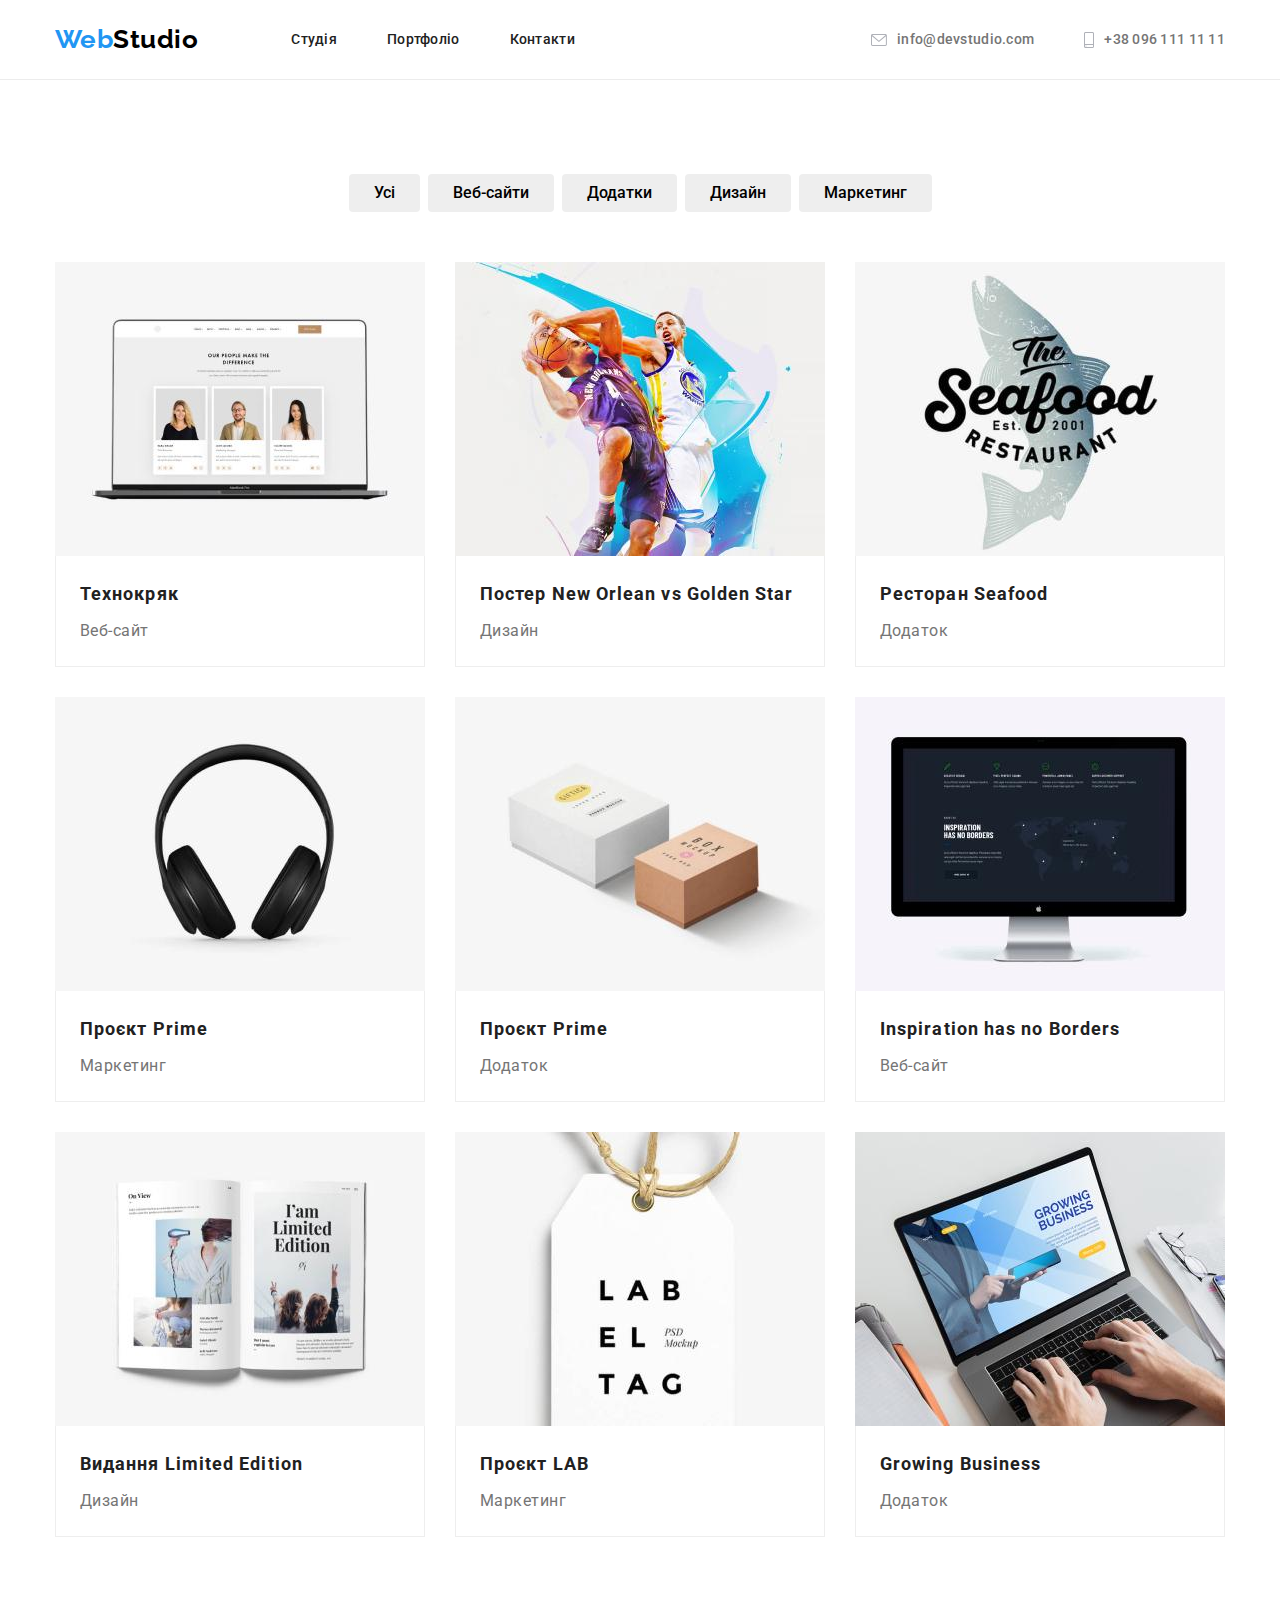
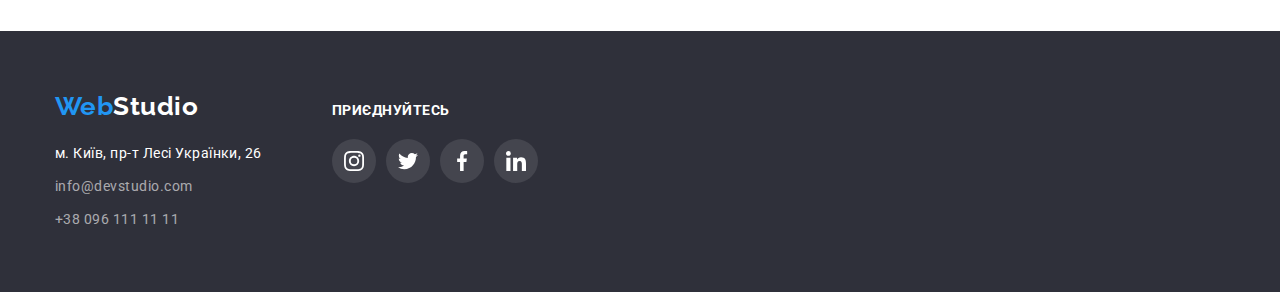
==== portfolio.html @ 14258f84 "Add icons" ====
<!DOCTYPE html>
<html lang="uk">
  <head>
    <meta charset="UTF-8" />
    <meta http-equiv="X-UA-Compatible" content="IE=edge" />
    <meta name="viewport" content="width=device-width, initial-scale=1.0" />
    <title>Portfolio</title>
    <link
      href="https://fonts.googleapis.com/css2?family=Raleway:wght@700&family=Roboto:wght@400;500;700;900&display=swap"
      rel="stylesheet"
    />
    <link
      rel="stylesheet"
      href="https://cdnjs.cloudflare.com/ajax/libs/modern-normalize/1.1.0/modern-normalize.min.css"
    />
    <link rel="stylesheet" href="./css/styles.css" />
  </head>
  <body>
    <header class="header">
      <div class="container header-wrapper">
        <!--Logo with link function-->
        <a class="logo" href="./index.html"
          ><span class="logo-color">Web</span>Studio</a
        >
        <!--Navigations-->
        <nav>
          <ul class="site-nav">
            <li class="nav-item">
              <a class="nav-link" href="./index.html">Студія</a>
            </li>
            <li class="nav-item current">
              <a class="nav-link" href="./portfolio.html">Портфоліо</a>
            </li>
            <li class="nav-item">
              <a class="nav-link" href="contacts">Контакти</a>
            </li>
          </ul>
        </nav>
        <!--Link to mail and tel-->
        <ul class="contact-list">
          <li class="contact-item">
            <a class="header-contacts" href="mailto:info@devstudio.com">
              <svg class="header-mail-icon" width="16" height="12">
                <use href="./images/icons.svg#icon-envelope"></use>
              </svg>
              info@devstudio.com</a
            >
          </li>
          <li class="contact-item">
            <a class="header-contacts" href="tel:++380961111111">
              <svg class="header-tel-icon" width="10" height="16">
                <use href="./images/icons.svg#icon-smartphone"></use>
              </svg>
              +38 096 111 11 11</a
            >
          </li>
        </ul>
      </div>
    </header>
    <main>
      <section class="section">
        <div class="container">
          <h1 hidden>Наші проекти</h1>
          <!-- Content filter -->
          <ul class="filter-list">
            <li class="filter-item">
              <button class="filter-button" type="button">Усі</button>
            </li>
            <li class="filter-item">
              <button class="filter-button" type="button">Веб-сайти</button>
            </li>
            <li class="filter-item">
              <button class="filter-button" type="button">Додатки</button>
            </li>
            <li class="filter-item">
              <button class="filter-button" type="button">Дизайн</button>
            </li>
            <li class="filter-item">
              <button class="filter-button" type="button">Маркетинг</button>
            </li>
          </ul>
          <!-- Project list -->
          <ul class="projects-list">
            <li class="projects-box">
              <img
                class="img-display"
                src="./images/technocrack.jpeg"
                alt="Відкрита сторінка сайту зі співробітниками"
                width="370"
              />
              <div class="box-container-info">
                <h2 class="project-title">Технокряк</h2>
                <p class="project-type">Веб-сайт</p>
              </div>
            </li>
            <li class="projects-box">
              <img
                class="img-display"
                src="./images/poster.jpeg"
                alt="Момент боротьби за м'яч у баскетболі"
                width="370"
              />
              <div class="box-container-info">
                <h2 class="project-title">Постер New Orlean vs Golden Star</h2>
                <p class="project-type">Дизайн</p>
              </div>
            </li>
            <li class="projects-box">
              <img
                class="img-display"
                src="./images/seafood.jpeg"
                alt="Логотип ресторану на фоні риби"
                width="370"
              />
              <div class="box-container-info">
                <h2 class="project-title">Ресторан Seafood</h2>
                <p class="project-type">Додаток</p>
              </div>
            </li>
            <li class="projects-box">
              <img
                class="img-display"
                src="./images/prime.jpeg"
                alt="Навушники чорного кольору"
                width="370"
              />
              <div class="box-container-info">
                <h2 class="project-title">Проєкт Prime</h2>
                <p class="project-type">Маркетинг</p>
              </div>
            </li>
            <li class="projects-box">
              <img
                class="img-display"
                src="./images/boxes.jpeg"
                alt="Біла та коричнева коробки з написами"
                width="370"
              />
              <div class="box-container-info">
                <h2 class="project-title">Проєкт Prime</h2>
                <p class="project-type">Додаток</p>
              </div>
            </li>
            <li class="projects-box">
              <img
                class="img-display"
                src="./images/inspiration.jpeg"
                alt="Титульна сторінка сайту з картою на чорному фоні"
                width="370"
              />
              <div class="box-container-info">
                <h2 class="project-title">Inspiration has no Borders</h2>
                <p class="project-type">Веб-сайт</p>
              </div>
            </li>
            <li class="projects-box">
              <img
                class="img-display"
                src="./images/limitededition.jpeg"
                alt="Розгорнутий журнал із фотографіями та описами"
                width="370"
              />
              <div class="box-container-info">
                <h2 class="project-title">Видання Limited Edition</h2>
                <p class="project-type">Дизайн</p>
              </div>
            </li>
            <li class="projects-box">
              <img
                class="img-display"
                src="./images/lab.jpeg"
                alt="Біла бірка з написом LAB EL TAG"
                width="370"
              />
              <div class="box-container-info">
                <h2 class="project-title">Проєкт LAB</h2>
                <p class="project-type">Маркетинг</p>
              </div>
            </li>
            <li class="projects-box">
              <img
                class="img-display"
                src="./images/growingbusiness.jpeg"
                alt="На столі знаходиться ноутбук, в якому відкрита сторінка сайту додатка"
                width="370"
              />
              <div class="box-container-info">
                <h2 class="project-title">Growing Business</h2>
                <p class="project-type">Додаток</p>
              </div>
            </li>
          </ul>
        </div>
      </section>
    </main>
    <footer class="footer">
      <div class="container footer-container">
        <!--Logo with link function in footer-->
        <div class="flex-container">
          <a class="footer-logo" href="./index.html"
            ><span class="logo-color">Web</span>Studio</a
          >

          <address class="address">
            <ul class="address-list">
              <li class="address-item">
                <a
                  class="actual-address"
                  href="https://goo.gl/maps/ESzZUhJskt2W4xpu5"
                  target="_blank"
                  rel="noopener noreferrer"
                  >м. Київ, пр-т Лесі Українки, 26</a
                >
              </li>
              <li class="address-item">
                <a class="footer-contacts" href="mailto:info@devstudio.com"
                  >info@devstudio.com</a
                >
              </li>
              <li class="address-item">
                <a class="footer-contacts" href="tel:++380961111111"
                  >+38 096 111 11 11</a
                >
              </li>
            </ul>
          </address>
        </div>

        <!-- Soc links in footer -->

        <div class="footer-soc">
          <h3 class="soc-title">Приєднуйтесь</h3>
          <ul class="footer-soc-list">
            <li class="footer-soc-item">
              <a
                href="https://www.instagram.com/"
                target="_blank"
                rel="noopener noreferrer"
                class="footer-soc-link"
                ><svg class="footer-soc-icon" width="20" height="20">
                  <use href="./images/icons.svg#icon-instagram"></use></svg
              ></a>
            </li>
            <li class="footer-soc-item">
              <a
                href="https://www.twitter.com/"
                target="_blank"
                rel="noopener noreferrer"
                class="footer-soc-link"
                ><svg class="footer-soc-icon" width="20" height="20">
                  <use href="./images/icons.svg#icon-twitter-1"></use></svg
              ></a>
            </li>
            <li class="footer-soc-item">
              <a
                href="https://www.facebook.com/"
                target="_blank"
                rel="noopener noreferrer"
                class="footer-soc-link"
                ><svg class="footer-soc-icon" width="20" height="20">
                  <use href="./images/icons.svg#icon-facebook"></use></svg
              ></a>
            </li>
            <li class="footer-soc-item">
              <a
                href="https://linkedin.com/"
                target="_blank"
                rel="noopener noreferrer"
                class="footer-soc-link"
                ><svg class="footer-soc-icon" width="20" height="20">
                  <use href="./images/icons.svg#icon-linkedin"></use></svg
              ></a>
            </li>
          </ul>
        </div>
      </div>
    </footer>
  </body>
</html>
---- css/styles.css ----
/* --------Page colors-------- */
:root {
  /* Text colors */
  --primary-text-color: #212121;
  --secondary-text-color: #757575;
  --title-text-color: #ffffff;
  --footer-contacts-color: rgba(255, 255, 255, 0.6);

  /* Logo text colors */
  --logo-text-color: #2196f3;
  --header-color: #000000;
  --footer-color: #ffffff;

  /* Function color */
  --hover-focus-color: #2196f3;
  --button-color: #2196f3;

  /* Backgroung colors */
  --primary-background-color: #ffffff;
  --secondary-background-color: #2f303a;
  --header-backgroun-color: #ffffff;
  --team-section-color: #f5f4fa;

  /* Box color */
  --box-color: #ffffff;
  --projects-card-border: #eeeeee;

  /* Icons colors */
  --main-icon-color: #afb1b8;
  --hover-focus-icon-color: #ffffff;
}

/* -------Global styles--------- */

body {
  background-color: var(--primary-background-color);
  font-family: "Roboto", sans-serif;
  letter-spacing: 0.03em;
  color: var(--primary-text-color);
}

h1,
h2,
h3,
h4,
h5,
h6,
p {
  margin: 0;
}

ul {
  margin: 0;
  padding: 0;
  list-style: none;
}

.section {
  padding-top: 94px;
  padding-bottom: 94px;
}

.container {
  width: 1200px;
  padding-left: 15px;
  padding-right: 15px;
  margin: 0 auto;
}

/* ----------------Header------------------ */

.header {
  background-color: var(--header-backgroun-color);
  height: 80px;
  border-bottom: 1px solid #ececec;
}

.header-wrapper {
  display: flex;
  align-items: center;
}

/* Logo style in header */

.logo-color {
  color: var(--logo-text-color);
}

.logo {
  text-decoration: none;
  font-family: "Raleway", sans-serif;
  font-weight: 700;
  font-size: 26px;
  line-height: 1.19;
  color: var(--header-color);
  margin-right: 93px;
  padding-top: 24px;
  padding-bottom: 25px;
}

/* Nav styles */

.nav-link {
  text-decoration: none;
  font-weight: 500;
  font-size: 14px;
  line-height: 1.14;
  letter-spacing: 0.02em;
  color: var(--primary-text-color);
  display: block;
  padding-top: 32px;
  padding-bottom: 32px;
}

.site-nav {
  display: flex;
}

.nav-item {
  margin-right: 50px;
}
.nav-item:last-child {
  margin-right: 0;
}

.nav-link:hover,
.nav-link:focus {
  color: var(--hover-focus-color);
}

.current {
  color: var(--hover-focus-color);
}

/* Contacts styles */

.header-contacts {
  display: flex;
  font-weight: 500;
  font-size: 14px;
  line-height: 1.14;
  letter-spacing: 0.02em;
  color: var(--secondary-text-color);
  text-decoration: none;
  padding-top: 32px;
  padding-bottom: 32px;
  align-items: center;
  justify-content: center;
}

.contact-list {
  display: flex;
  margin-left: auto;
}

.contact-list .contact-item + .contact-item {
  margin-left: 50px;
}

.header-mail-icon {
  margin-right: 10px;
  fill: var(--main-icon-color);
}

.header-tel-icon {
  margin-right: 10px;
  fill: var(--main-icon-color);
}

.header-contacts:hover .header-tel-icon,
.header-contacts:focus .header-tel-icon {
  fill: var(--hover-focus-color);
}

.header-contacts:hover .header-mail-icon,
.header-contacts:focus .header-mail-icon {
  fill: var(--hover-focus-color);
}

.header-contacts:hover,
.header-contacts:focus {
  color: var(--hover-focus-color);
}

/* ---------------------Webstudio page styles------------------- */

/* --Main content styles in Webstudio page--*/

/* Hero styles */

.hero-section {
  max-width: 1600px;
  background-color: var(--secondary-background-color);
  background-image: linear-gradient(
      rgba(47, 48, 58, 0.4),
      rgba(47, 48, 58, 0.4)
    ),
    url(../images/hero-bg.jpeg);
  background-size: cover;
  background-position: center;
  background-repeat: no-repeat;
}

.hero-container {
  padding: 200px 0px 200px;
  display: flex;
  flex-direction: column;
  justify-content: center;
}

.hero-title {
  font-weight: 900;
  font-size: 44px;
  line-height: 1.36;
  text-align: center;
  letter-spacing: 0.06em;
  text-transform: uppercase;
  color: var(--title-text-color);
  width: 696px;
  margin: 0 auto;
  margin-bottom: 30px;
}
/* Hero button */

.hero-button {
  font-family: inherit;
  background: var(--button-color);
  color: var(--title-text-color);
  font-weight: 700;
  font-size: 16px;
  line-height: 1.88;
  align-items: center;
  text-align: center;
  letter-spacing: 0.06em;
  cursor: pointer;
  box-shadow: 0px 4px 4px rgba(0, 0, 0, 0.15);

  padding: 10px 32px;
  display: block;
  margin: 0 auto;
  border-style: none;
  border-radius: 4px;
}

/* Benefits section styles */

.benefits-list-icons {
  display: flex;
  gap: 30px;
}

.benefits-list-icons {
  margin-bottom: 30px;
}

.benefits-item-icons {
  width: 270px;
  height: 120px;
  background: #f5f4fa;
  border-radius: 4px;
  display: flex;
  align-items: center;
  justify-content: center;
}

.benefits {
  background-color: var(--primary-background-color);
}

.benefits-list {
  display: flex;
}
.benefits-list .benefits-item + .benefits-item {
  margin-left: 30px;
}

.benefits-title {
  font-weight: 700;
  font-size: 14px;
  line-height: 1.14;
  text-transform: uppercase;

  margin-bottom: 10px;
}

.benefits-description {
  font-size: 14px;
  line-height: 1.71;
  color: var(--secondary-text-color);

  width: 270px;
}

/* What company does styles */

.img-display {
  display: block;
}

.work-section {
  padding-top: 0;
}

.work-title {
  font-weight: 700;
  font-size: 36px;
  line-height: 1.17;
  text-align: center;
  color: var(--primary-text-color);
  margin-bottom: 50px;
}

.work-photo-list {
  display: flex;
}
.work-photo-list .photo-item + .photo-item {
  margin-left: 30px;
}

/* Team section styles */

.team-section {
  background-color: var(--team-section-color);
  /* padding-bottom: 94px; */
}

.team-list {
  display: flex;
}
.team-list .team-item + .team-item {
  margin-left: 30px;
}

.card-txt {
  padding-top: 30px;
  padding-bottom: 30px;
}

.team-title {
  font-weight: 700;
  font-size: 36px;
  line-height: 1.17;
  text-align: center;
  margin-bottom: 50px;
}

.name-title {
  font-weight: 500;
  font-size: 16px;
  line-height: 1.19;
  margin-bottom: 10px;
}

.card-box {
  background-color: var(--header-backgroun-color);
  width: 270px;
  text-align: center;
  box-shadow: 0px 1px 3px rgba(0, 0, 0, 0.12), 0px 1px 1px rgba(0, 0, 0, 0.14),
    0px 2px 1px rgba(0, 0, 0, 0.2);
  border-radius: 0px 0px 4px 4px;
}

.soc-list {
  display: flex;
  justify-content: center;
  margin-top: 16px;
}

.soc-item {
  width: 44px;
  height: 44px;
  margin-right: 10px;
}

.soc-item:last-child {
  margin-right: 0;
}

.soc-link {
  width: 100%;
  height: 100%;
  display: flex;
  background-color: transparent;
  border-radius: 50%;
  align-items: center;
  justify-content: center;
}

.soc-icon {
  fill: var(--main-icon-color);
}

.soc-link:hover,
.soc-link:focus {
  background-color: var(--hover-focus-color);
}

.soc-link:hover .soc-icon,
.soc-link:focus .soc-icon {
  fill: var(--hover-focus-icon-color);
}

.position {
  font-size: 16px;
  line-height: 1.19;
  color: var(--secondary-text-color);
}

/* ---Permanent clients */

.clients-title {
  font-weight: 700;
  font-size: 36px;
  line-height: 1.7;
  text-align: center;
  margin-bottom: 50px;
}

.clients-list {
  display: flex;
  gap: 30px;
}

.clients-item {
  width: 170px;
  height: 92px;
}

.clients-link {
  display: flex;
  height: 100%;
  border: 1px solid var(--main-icon-color);
  border-radius: 4px;
  align-items: center;
  justify-content: center;
  color: var(--hover-focus-color);
}

.clients-icon {
  fill: var(--main-icon-color);
}

.clients-link:hover {
  border: 1px solid var(--hover-focus-color);
}

.clients-link:hover .clients-icon,
.clients-link:focus .clients-icon {
  fill: currentColor;
}

/*------------- Footer styles--------------- */

/* Logo in footer */

.footer {
  background-color: var(--secondary-background-color);
  padding: 60px 0px 60px;
}

.footer-logo {
  font-family: "Raleway", sans-serif;
  font-weight: 700;
  font-size: 26px;
  line-height: 1.19;
  text-decoration: none;
  color: var(--footer-color);
  display: inline-block;
  margin-bottom: 20px;
}

/* Actual address */

.actual-address {
  font-style: normal;
  font-size: 14px;
  line-height: 1.71;
  color: var(--footer-color);
  text-decoration: none;
  display: inline-block;
}

.address-item {
  margin-bottom: 9px;
}

.address-item:last-child {
  margin-bottom: 0;
}

/* Contacts in footer */

.footer-contacts {
  font-style: normal;
  font-size: 14px;
  line-height: 1.71;
  color: var(--footer-contacts-color);
  text-decoration: none;
  display: inline-block;
}

.footer-contacts:hover,
.footer-contacts:focus {
  color: var(--hover-focus-color);
}

.footer-container {
  display: flex;
  align-items: baseline;
}

.footer-soc {
  margin-left: 70px;
}

.soc-title {
  font-weight: 700;
  font-size: 14px;
  line-height: 1.14;
  text-transform: uppercase;
  color: var(--title-text-color);
  margin-bottom: 20px;
}

.footer-soc-list {
  display: flex;
}

.footer-soc-list .footer-soc-item + .footer-soc-item {
  margin-left: 10px;
}

.footer-soc-item {
  width: 44px;
  height: 44px;
}

.footer-soc-link {
  width: 100%;
  height: 100%;
  display: flex;
  background-color: rgba(255, 255, 255, 0.1);
  border-radius: 50%;
  align-items: center;
  justify-content: center;
}

.footer-soc-icon {
  fill: var(--hover-focus-icon-color);
}

.footer-soc-link:hover,
.footer-soc-link:focus {
  background-color: var(--hover-focus-color);
}

/* ----------------------------------------Portfolio page styles-------------------------------------- */

/* --Main content in Portfolio page-- */

.filter-button {
  font-family: inherit;
  font-weight: 500;
  font-size: 16px;
  line-height: 1.62;
  text-align: center;
  background: var(--projects-card-border);
  cursor: pointer;
  padding: 6px 25px;
  border-style: none;
  border-radius: 4px;
}

.filter-list .filter-item + .filter-item {
  margin-left: 8px;
}

.filter-list {
  margin-bottom: 50px;
  display: flex;
  justify-content: center;
}

.filter-button:hover,
.filter-button:focus {
  background: var(--hover-focus-color);
  color: var(--title-text-color);
  box-shadow: 0px 3px 1px rgba(0, 0, 0, 0.1), 0px 1px 2px rgba(0, 0, 0, 0.08),
    0px 2px 2px rgba(0, 0, 0, 0.12);
}

.projects-box {
  width: 370px;
  background-color: var(--box-color);
}

.projects-box:hover {
  border: 1px solid #eeeeee;
  box-shadow: 0px 1px 1px rgba(0, 0, 0, 0.12), 0px 4px 4px rgba(0, 0, 0, 0.06),
    1px 4px 6px rgba(0, 0, 0, 0.16);
  cursor: pointer;
}

.projects-list {
  display: flex;
  flex-wrap: wrap;
  gap: 30px;
}

.project-title {
  font-weight: 700;
  font-size: 18px;
  line-height: 2;
  letter-spacing: 0.06em;
  margin-bottom: 4px;
}

.box-container-info {
  padding: 20px 24px;
  border: 1px solid var(--projects-card-border);
  border-top: 0;
}

.project-type {
  font-size: 16px;
  line-height: 1.88;
  color: var(--secondary-text-color);
}
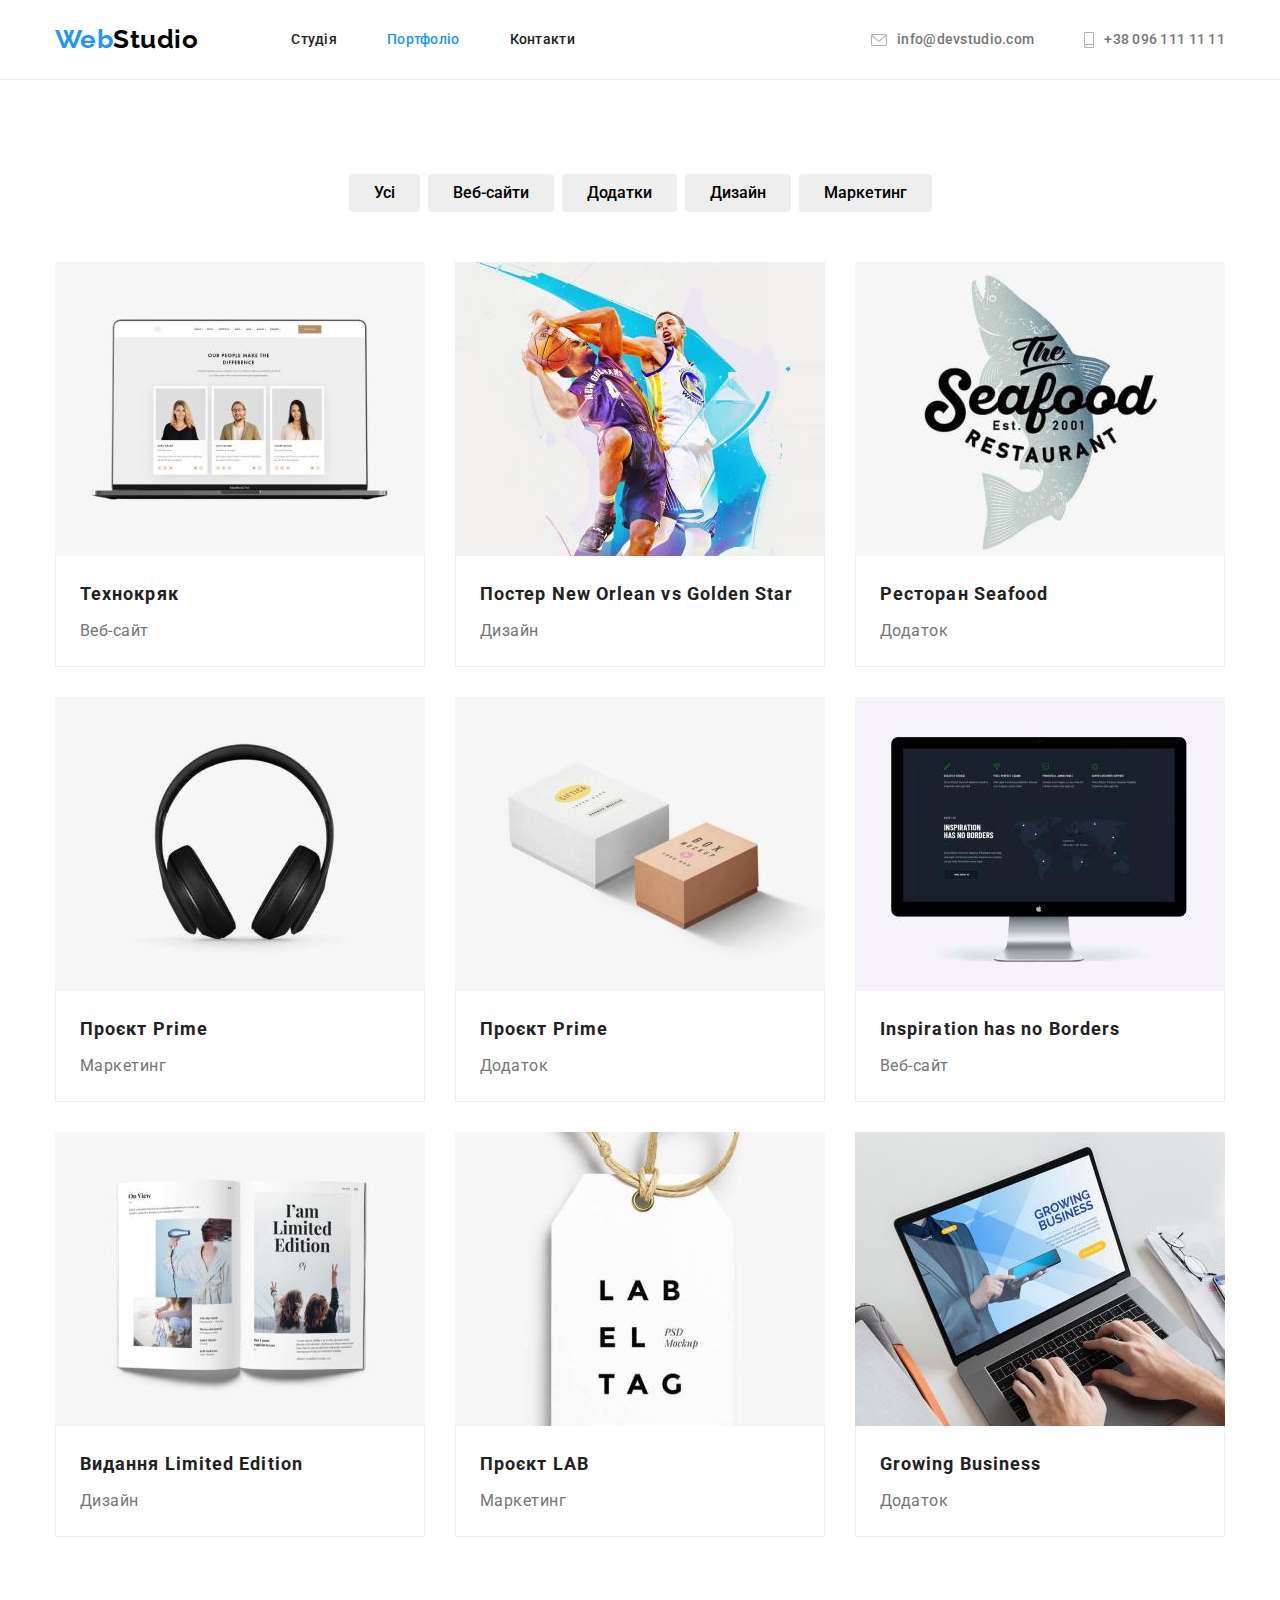
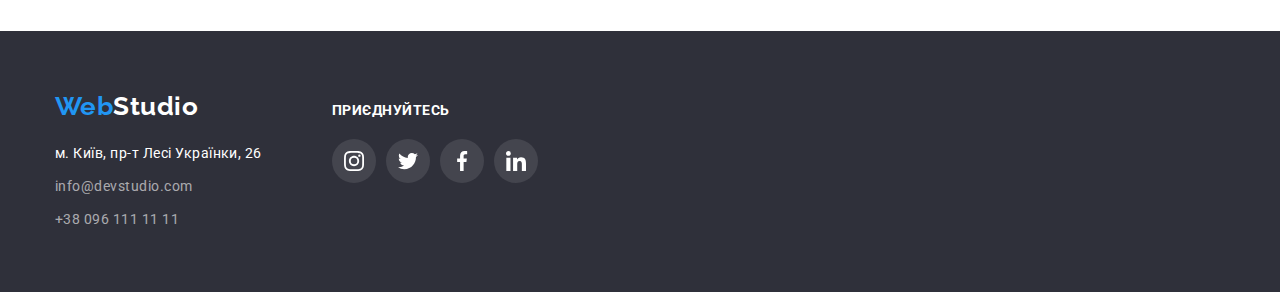
==== commit 0b960d09: "Fix bug with current page" ====
--- a/portfolio.html
+++ b/portfolio.html
@@ -28,8 +28,8 @@
             <li class="nav-item">
               <a class="nav-link" href="./index.html">Студія</a>
             </li>
-            <li class="nav-item current">
-              <a class="nav-link" href="./portfolio.html">Портфоліо</a>
+            <li class="nav-item">
+              <a class="nav-link current" href="./portfolio.html">Портфоліо</a>
             </li>
             <li class="nav-item">
               <a class="nav-link" href="contacts">Контакти</a>
